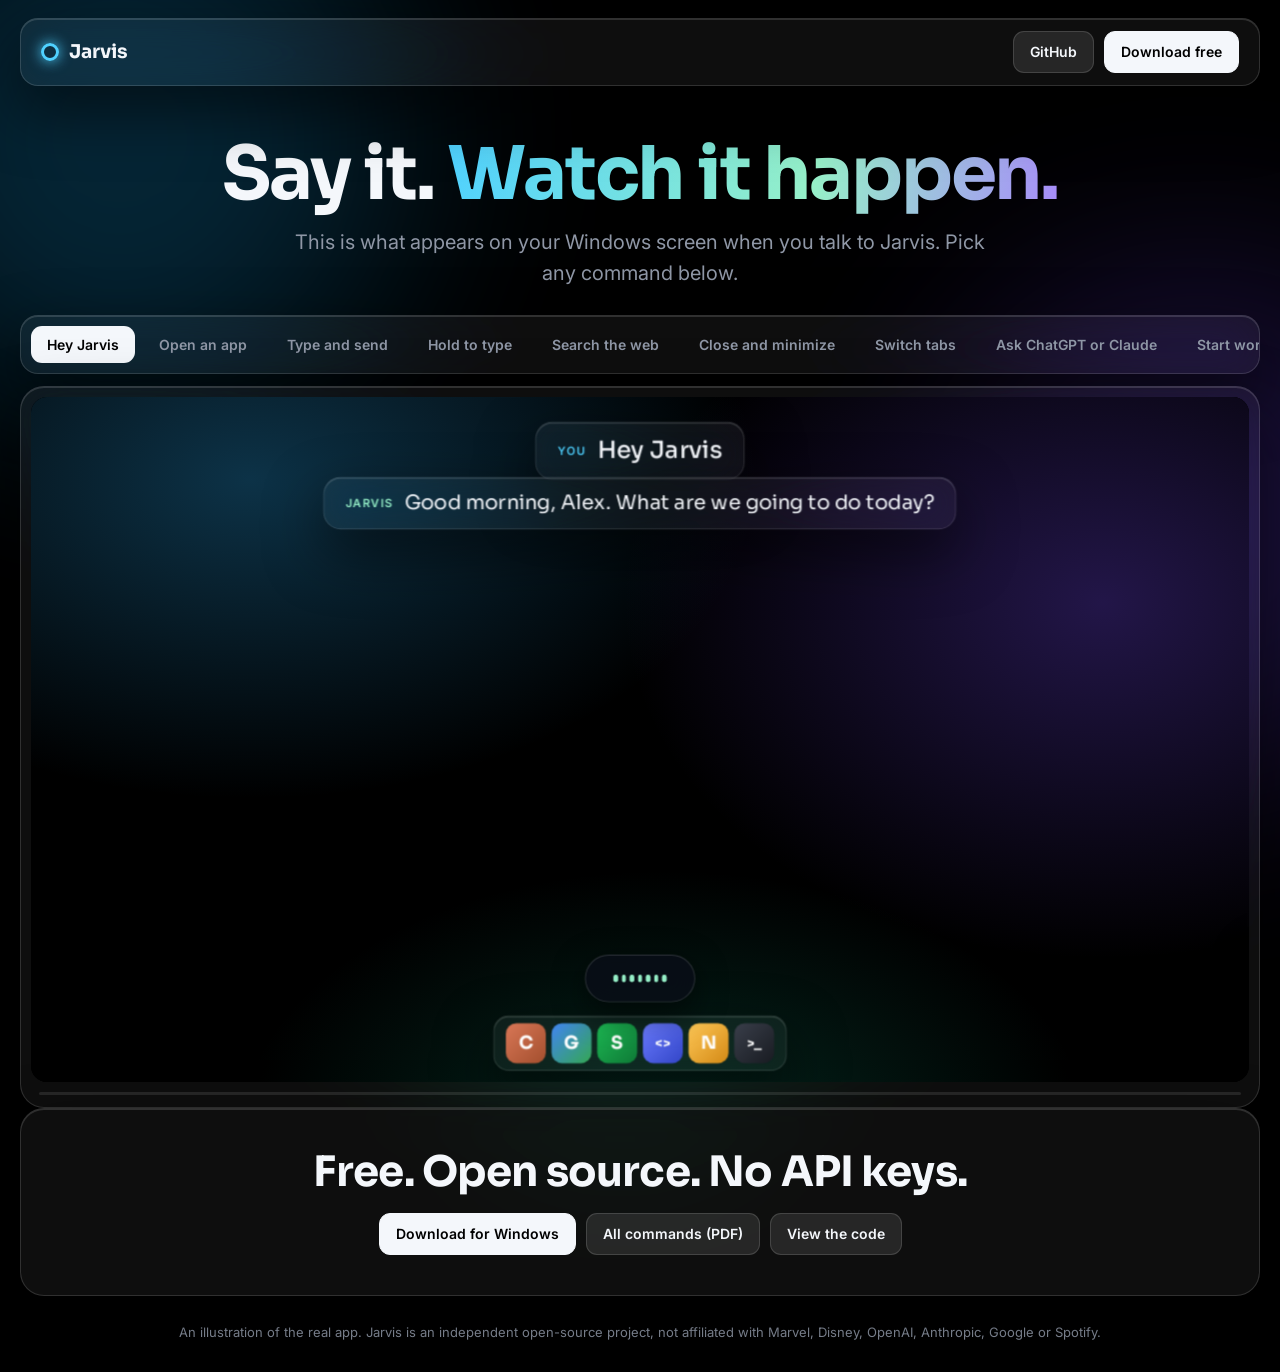
==== docs/demo.html @ 810fb56a "Rebuild the website with a download page and move details to the command sheet Co-Authored-By: Claud" ====
<!doctype html>
<html lang="en">
<head>
<meta charset="utf-8">
<meta name="viewport" content="width=device-width, initial-scale=1">
<title>How Jarvis works: a voice assistant for Windows</title>
<meta name="description" content="See what happens on your screen when you talk to Jarvis, the free open-source voice assistant for Windows.">
<meta property="og:title" content="See Jarvis in action">
<meta property="og:description" content="Say it. Watch it happen. A free, open-source voice assistant for Windows.">
<meta property="og:type" content="website">
<link rel="preconnect" href="https://fonts.googleapis.com">
<link rel="preconnect" href="https://fonts.gstatic.com" crossorigin>
<link href="https://fonts.googleapis.com/css2?family=Sora:wght@300;400;600;700&family=Inter:wght@400;500;600&display=swap" rel="stylesheet">
<style>
:root{--cyan:#4fd1ff;--amber:#ffc857;--mint:#96f0c8;--violet:#a78bfa;--text:#f4f7fb;--muted:#8f97a6;--glass:rgba(255,255,255,.055);--glass-2:rgba(255,255,255,.1);--edge:rgba(255,255,255,.14)}
*{box-sizing:border-box}
html{background:#000}
body{margin:0;background:#000;color:var(--text);font:400 16px/1.55 Inter,system-ui,sans-serif;overflow-x:hidden}
a{color:inherit;text-decoration:none}
.orb{position:fixed;border-radius:50%;filter:blur(110px);opacity:.34;pointer-events:none;z-index:0;animation:drift 22s ease-in-out infinite alternate}
.orb.a{width:560px;height:560px;background:#0f6d9c;left:-160px;top:-140px}
.orb.b{width:520px;height:520px;background:#4b2ea8;right:-180px;top:30vh;animation-delay:-8s}
.orb.c{width:420px;height:420px;background:#0d7a5f;left:32vw;bottom:-200px;animation-delay:-14s}
@keyframes drift{to{transform:translate(70px,50px) scale(1.14)}}
.page{position:relative;z-index:1;width:min(1240px,100% - 32px);margin-inline:auto}
.glass{background:var(--glass);border:1px solid var(--edge);backdrop-filter:blur(22px) saturate(1.4);-webkit-backdrop-filter:blur(22px) saturate(1.4);box-shadow:inset 0 1px 0 rgba(255,255,255,.14),0 24px 60px rgba(0,0,0,.55)}
nav{display:flex;justify-content:space-between;align-items:center;margin-top:18px;padding:12px 20px;border-radius:18px}
.brand{display:flex;gap:10px;align-items:center;font:700 19px Sora,sans-serif}
.dot{width:18px;height:18px;border-radius:50%;border:3.5px solid var(--cyan);box-shadow:0 0 14px var(--cyan)}
nav div.r{display:flex;gap:10px;align-items:center}
.btn{display:inline-block;padding:9px 16px;border-radius:11px;font-weight:600;font-size:14px;border:1px solid var(--edge);background:var(--glass-2)}
.btn:hover{border-color:var(--cyan)}
.btn.solid{background:var(--text);color:#000;border-color:var(--text)}
.btn.solid:hover{background:var(--cyan);border-color:var(--cyan)}
header.top{text-align:center;padding:50px 0 26px}
h1{font:700 clamp(38px,6.4vw,74px)/1.04 Sora,sans-serif;letter-spacing:-.03em;margin:0}
h1 span{background:linear-gradient(100deg,var(--cyan),var(--mint) 60%,var(--violet));-webkit-background-clip:text;background-clip:text;color:transparent}
header.top p{color:var(--muted);font-size:clamp(16px,2vw,20px);margin:14px auto 0;max-width:36em}

.rail{display:flex;gap:8px;overflow-x:auto;padding:10px;border-radius:18px;margin-bottom:12px;scrollbar-width:none}
.rail::-webkit-scrollbar{display:none}
.chip{flex:none;font:600 14px Inter,sans-serif;color:var(--muted);padding:9px 15px;border-radius:11px;border:1px solid transparent;background:none;cursor:pointer;white-space:nowrap}
.chip:hover{color:var(--text)}
.chip.on{color:#000;background:var(--text)}

.frame{border-radius:24px;padding:10px;position:relative}
.viewport{position:relative;width:100%;aspect-ratio:16/9;overflow:hidden;border-radius:16px;background:#000}
#stage{position:absolute;left:0;top:0;width:1280px;height:720px;transform-origin:0 0;overflow:hidden;background:radial-gradient(760px 480px at 18% 12%,rgba(30,120,170,.42),transparent 70%),radial-gradient(700px 520px at 88% 30%,rgba(95,60,200,.36),transparent 72%),radial-gradient(640px 400px at 52% 108%,rgba(20,140,110,.3),transparent 70%),#000}
.caps{display:none;padding:10px 8px 2px;min-height:78px}
.caps p{margin:0 0 4px;font:500 17px/1.3 Sora,sans-serif;opacity:0;transition:opacity .2s}
.caps p.on{opacity:1}
.caps small{display:inline-block;width:56px;font:600 11px Inter,sans-serif;letter-spacing:.08em;text-transform:uppercase}
.caps .y small{color:var(--cyan)}.caps .j small{color:var(--mint)}
.progress{height:3px;border-radius:3px;background:rgba(255,255,255,.1);margin:10px 8px 2px;overflow:hidden}
.progress i{display:block;height:100%;width:0;background:linear-gradient(90deg,var(--cyan),var(--mint))}

.taskbar{position:absolute;left:50%;bottom:12px;transform:translateX(-50%);display:flex;gap:6px;padding:7px 12px;border-radius:16px;z-index:40;height:58px;align-items:center}
.ico{position:relative;width:42px;height:42px;border-radius:11px;display:grid;place-items:center;font:700 19px Sora,sans-serif;color:#fff;transition:transform .25s,box-shadow .25s}
.ico::after{content:"";position:absolute;bottom:-5px;left:50%;width:0;height:3px;border-radius:3px;background:#fff;transform:translateX(-50%);transition:width .25s,background .25s}
.ico.run::after{width:7px;background:rgba(255,255,255,.55)}
.ico.act::after{width:18px;background:var(--cyan)}
.ico.bump{animation:bump .55s}
@keyframes bump{40%{transform:translateY(-11px) scale(1.12)}}

#pill{position:absolute;left:50%;bottom:84px;width:116px;height:50px;margin-left:-58px;border-radius:99px;z-index:60;background:rgba(9,14,24,.82);border:1px solid rgba(255,255,255,.16);backdrop-filter:blur(14px);box-shadow:0 10px 34px rgba(0,0,0,.6);display:grid;place-items:center;transition:opacity .25s,transform .25s;opacity:0;transform:translateY(10px) scale(.92)}
#pill.show{opacity:1;transform:none}
#pill>div{grid-area:1/1;display:flex;gap:6px;align-items:center;opacity:0;transition:opacity .15s}
#pill.quiet .bars,#pill.voice .bars,#pill.working .arc,#pill.speaking .wave{opacity:1}
.bars i{display:block;width:6px;height:6px;border-radius:6px;background:var(--cyan);transition:height .12s}
#pill.quiet .bars i{animation:breathe 1.5s ease-in-out infinite}
#pill.voice .bars i{animation:talk .42s ease-in-out infinite alternate}
.bars i:nth-child(2){animation-delay:.09s!important}.bars i:nth-child(3){animation-delay:.2s!important}.bars i:nth-child(4){animation-delay:.05s!important}.bars i:nth-child(5){animation-delay:.15s!important}
@keyframes breathe{50%{transform:scale(1.35);opacity:.7}}
@keyframes talk{from{height:8px}to{height:32px}}
.arc i{display:block;width:26px;height:26px;border-radius:50%;border:4px solid rgba(255,200,87,.2);border-top-color:var(--amber);border-right-color:var(--amber);animation:spin .75s linear infinite}
@keyframes spin{to{transform:rotate(360deg)}}
.wave{gap:4px!important}.wave i{display:block;width:4.5px;border-radius:5px;background:var(--mint);height:8px;animation:flow .7s ease-in-out infinite alternate}
.wave i:nth-child(1),.wave i:nth-child(7){animation-delay:.42s;--h:12px}.wave i:nth-child(2),.wave i:nth-child(6){animation-delay:.28s;--h:20px}.wave i:nth-child(3),.wave i:nth-child(5){animation-delay:.14s;--h:28px}.wave i:nth-child(4){--h:36px}
@keyframes flow{to{height:var(--h,20px)}}

.say{position:absolute;left:50%;z-index:70;display:flex;gap:12px;align-items:center;padding:13px 22px;border-radius:18px;max-width:880px;font:500 25px/1.3 Sora,sans-serif;opacity:0;transform:translate(-50%,-12px) scale(.97);transition:opacity .25s,transform .25s;white-space:nowrap}
.say.on{opacity:1;transform:translate(-50%,0)}
.say small{font:600 12px Inter,sans-serif;letter-spacing:.09em;text-transform:uppercase}
#you{top:26px}#you small{color:var(--cyan)}
#reply{top:84px;font-size:21px;font-weight:400}#reply small{color:var(--mint)}
.w{opacity:.2;transition:opacity .14s}.w.lit{opacity:1}

#key{position:absolute;left:44px;bottom:90px;z-index:65;padding:12px 18px;border-radius:13px;font:600 18px Sora,sans-serif;opacity:0;transform:translateY(12px);transition:opacity .25s,transform .13s,box-shadow .13s}
#key.show{opacity:1;transform:none}
#key.down{transform:translateY(6px);box-shadow:0 0 34px rgba(79,209,255,.7),inset 0 0 0 1.5px var(--cyan)}

.win{position:absolute;border-radius:16px;overflow:hidden;background:rgba(18,20,27,.68);border:1px solid var(--edge);backdrop-filter:blur(26px) saturate(1.5);box-shadow:inset 0 1px 0 rgba(255,255,255,.14),0 30px 70px rgba(0,0,0,.65);transition:transform .42s cubic-bezier(.2,.9,.25,1.05),opacity .32s,box-shadow .3s;display:flex;flex-direction:column}
.win.off{opacity:0;transform:translate(var(--tx),var(--ty)) scale(.08)}
.win.gone{opacity:0;transform:scale(.9)}
.win.front{box-shadow:inset 0 1px 0 rgba(255,255,255,.16),0 34px 90px rgba(0,0,0,.75),0 0 0 1px rgba(79,209,255,.34)}
.bar{display:flex;align-items:center;gap:9px;height:38px;padding:0 13px;flex:none;font:600 13.5px Inter,sans-serif;border-bottom:1px solid rgba(255,255,255,.08)}
.bar b{width:17px;height:17px;border-radius:5px;display:grid;place-items:center;font:700 10.5px Sora,sans-serif}
.ctl{margin-left:auto;display:flex;gap:15px;color:var(--muted);font-size:13px}
.body{flex:1;min-height:0;display:flex;flex-direction:column}

.chat{flex:1;padding:18px 26px;display:flex;flex-direction:column;justify-content:flex-end;gap:12px;min-height:0;overflow:hidden}
.msg{max-width:80%;padding:11px 15px;border-radius:14px;font-size:15.5px;animation:pop .3s}
.msg.u{align-self:flex-end;background:rgba(79,209,255,.18);border:1px solid rgba(79,209,255,.3)}
.msg.a{align-self:flex-start;background:rgba(255,255,255,.07);border:1px solid rgba(255,255,255,.09)}
@keyframes pop{from{opacity:0;transform:translateY(9px)}}
.box{margin:0 20px 18px;padding:13px 16px;border-radius:14px;background:rgba(255,255,255,.07);border:1px solid var(--edge);font-size:15.5px;min-height:49px;display:flex;align-items:center;flex:none}
.caret{display:inline-block;width:2px;height:19px;background:var(--cyan);margin-left:2px;animation:blink 1s steps(2) infinite}
@keyframes blink{50%{opacity:0}}
.ph{color:var(--muted)}
.tabs{display:flex;gap:4px;padding:7px 9px 0;flex:none}
.tab{padding:7px 15px;border-radius:9px 9px 0 0;font-size:13px;color:var(--muted);transition:background .25s,color .25s,opacity .3s,transform .3s}
.tab.on{background:rgba(255,255,255,.11);color:var(--text)}
.tab.flash{box-shadow:inset 0 0 0 1.5px var(--cyan);color:var(--text)}
.tab.bye{opacity:0;transform:scale(.8)}
.url{margin:8px 12px;padding:8px 14px;border-radius:9px;background:rgba(255,255,255,.07);font-size:14px;min-height:36px;flex:none}
.page-v{flex:1;padding:12px 24px;overflow:hidden}
.res{padding:9px 0;border-bottom:1px solid rgba(255,255,255,.07);animation:pop .35s both}
.res b{display:block;color:#8fd8ff;font-weight:500;font-size:16.5px}.res span{color:var(--muted);font-size:13.5px}
.code{flex:1;padding:16px 20px;font:13.5px/2 ui-monospace,Consolas,monospace;color:#b8c1d1}
.code i{font-style:normal;color:var(--violet)}.code u{text-decoration:none;color:var(--mint)}
.music{flex:1;display:grid;place-items:center;text-align:center;color:var(--muted);font-size:14px}
.music b{display:block;width:96px;height:96px;margin:0 auto 12px;border-radius:14px;background:linear-gradient(135deg,#1db954,#0a4a26)}

.toast{position:absolute;right:18px;bottom:88px;width:310px;padding:14px 17px;border-radius:15px;z-index:66;transform:translateX(350px);transition:transform .45s cubic-bezier(.2,.9,.25,1.1)}
.toast.on{transform:none}
.toast b{display:block;font-size:13px;color:var(--amber);margin-bottom:3px}
.clock{position:absolute;top:150px;left:50%;transform:translateX(-50%);font:300 66px Sora,sans-serif;opacity:0;transition:opacity .3s;z-index:30;text-shadow:0 0 34px rgba(79,209,255,.5)}
.clock.on{opacity:1}

.cta{text-align:center;padding:40px 22px;border-radius:24px;margin-bottom:26px}
.cta h2{font:700 clamp(26px,4vw,42px)/1.1 Sora,sans-serif;margin:0 0 18px;letter-spacing:-.02em}
.cta div{display:flex;gap:10px;justify-content:center;flex-wrap:wrap}
footer{color:var(--muted);font-size:13px;text-align:center;padding:0 0 30px}
@media(max-width:760px){.caps{display:block}#you,#reply{display:none}header.top{padding:34px 0 18px}nav .hide{display:none}}
@media(prefers-reduced-motion:reduce){.orb,.bars i,.wave i,.arc i{animation:none!important}.win,.say,#pill,.toast{transition:none}}
body.embed .orb,body.embed nav,body.embed header.top,body.embed .cta,body.embed footer{display:none}
body.embed .page{width:100%}
body.embed .frame{background:none;border:0;box-shadow:none;backdrop-filter:none;-webkit-backdrop-filter:none;padding:0}
body.embed .rail{margin-top:0}
body.embed,html:has(body.embed){background:transparent}
</style>
</head>
<body>
<div class="orb a"></div><div class="orb b"></div><div class="orb c"></div>
<div class="page">
  <nav class="glass">
    <a class="brand" href="#"><span class="dot"></span>Jarvis</a>
    <div class="r">
      <a class="btn hide" href="https://github.com/gokuldas439/voice-jarvis">GitHub</a>
      <a class="btn solid" href="https://github.com/gokuldas439/voice-jarvis/releases/latest/download/Jarvis-Setup.exe">Download free</a>
    </div>
  </nav>
  <header class="top">
    <h1>Say it. <span>Watch it happen.</span></h1>
    <p>This is what appears on your Windows screen when you talk to Jarvis. Pick any command below.</p>
  </header>

  <div class="rail glass" id="rail" role="tablist" aria-label="Choose a command to watch"></div>
  <div class="frame glass">
    <div class="viewport" id="viewport">
      <div id="stage" aria-hidden="true">
        <div class="clock" id="clock"></div>
        <div id="wins"></div>
        <div class="say glass" id="you"><small>You</small><span id="youT"></span></div>
        <div class="say glass" id="reply"><small>Jarvis</small><span id="replyT"></span></div>
        <div class="glass" id="key">Right Ctrl</div>
        <div class="toast glass" id="toast"><b>Reminder</b><span id="toastT"></span></div>
        <div id="pill"><div class="bars"><i></i><i></i><i></i><i></i><i></i></div><div class="arc"><i></i></div><div class="wave"><i></i><i></i><i></i><i></i><i></i><i></i><i></i></div></div>
        <div class="taskbar glass" id="taskbar"></div>
      </div>
    </div>
    <div class="caps" aria-live="polite"><p class="y" id="capY"><small>You</small><span></span></p><p class="j" id="capJ"><small>Jarvis</small><span></span></p></div>
    <div class="progress"><i id="prog"></i></div>
  </div>

  <section class="cta glass">
    <h2>Free. Open source. No API keys.</h2>
    <div>
      <a class="btn solid" href="https://github.com/gokuldas439/voice-jarvis/releases/latest/download/Jarvis-Setup.exe">Download for Windows</a>
      <a class="btn" href="https://github.com/gokuldas439/voice-jarvis/blob/main/docs/Jarvis-Commands.pdf">All commands (PDF)</a>
      <a class="btn" href="https://github.com/gokuldas439/voice-jarvis">View the code</a>
    </div>
  </section>
  <footer>An illustration of the real app. Jarvis is an independent open-source project, not affiliated with Marvel, Disney, OpenAI, Anthropic, Google or Spotify.</footer>
</div>

<script>
if (location.search.includes('embed')) {
  document.body.classList.add('embed');
  const tell = () => parent.postMessage({ demoHeight: document.documentElement.scrollHeight }, '*');
  new ResizeObserver(tell).observe(document.body); addEventListener('load', tell);
}
const $ = s => document.querySelector(s);
const STOP = Symbol('stop');
let token = 0;
const sleep = ms => { const t = token; return new Promise((ok, no) => setTimeout(() => t === token ? ok() : no(STOP), ms)); };
const APPS = {
  claude:  {l:'C', c:'linear-gradient(135deg,#d97757,#a4502f)', n:'Claude'},
  chrome:  {l:'G', c:'linear-gradient(135deg,#4285f4,#34a853)', n:'Chrome'},
  spotify: {l:'S', c:'linear-gradient(135deg,#1db954,#0f7a37)', n:'Spotify'},
  code:    {l:'<>', c:'linear-gradient(135deg,#6b7cff,#3346c8)', n:'Code editor'},
  notes:   {l:'N', c:'linear-gradient(135deg,#ffc857,#d48a16)', n:'Notes'},
  term:    {l:'>_', c:'linear-gradient(135deg,#3a3f4b,#191c22)', n:'Terminal'},
};
const open = {};
const bar = $('#taskbar');
Object.entries(APPS).forEach(([id, a]) => { const d = document.createElement('div'); d.className = 'ico'; d.id = 'i-' + id; d.textContent = a.l; d.style.background = a.c; d.style.fontSize = a.l.length > 1 ? '14px' : ''; bar.append(d); });

function setPill(state) { const p = $('#pill'); p.className = state ? 'show ' + state : ''; }
function hideSay() { $('#you').classList.remove('on'); $('#reply').classList.remove('on'); }
async function you(text) {
  $('#reply').classList.remove('on');
  const span = $('#youT'); span.innerHTML = text.split(' ').map(w => `<span class="w">${w}</span>`).join(' ');
  $('#you').classList.add('on'); setPill('voice');
  await sleep(180);
  for (const w of span.children) { w.classList.add('lit'); await sleep(Math.max(150, w.textContent.length * 48)); }
  await sleep(260);
}
async function think(ms = 520) { setPill('working'); await sleep(ms); }
async function jarvis(text, hold) {
  $('#replyT').textContent = text; $('#reply').classList.add('on'); setPill('speaking');
  await sleep(hold || Math.max(1100, text.length * 58));
  setPill('quiet');
}
function iconPoint(id) { const i = $('#i-' + id); return { x: i.offsetLeft + bar.offsetLeft - bar.offsetWidth / 2 + 21, y: 720 - 40 }; }
function focusWin(id) { Object.keys(open).forEach(k => { open[k].el.classList.toggle('front', k === id); $('#i-' + k).classList.toggle('act', k === id); open[k].el.style.zIndex = k === id ? 20 : 10; }); }
function makeWin(id, x, y, w, h, body, instant, title) {
  const a = APPS[id], el = document.createElement('div');
  el.className = 'win'; el.style.cssText = `left:${x}px;top:${y}px;width:${w}px;height:${h}px;z-index:20`;
  const p = iconPoint(id); el.style.setProperty('--tx', (p.x - x - w / 2) + 'px'); el.style.setProperty('--ty', (p.y - y - h / 2) + 'px');
  el.innerHTML = `<div class="bar"><b style="background:${a.c}">${a.l.length > 1 ? '' : a.l}</b>${title || a.n}<span class="ctl"><span>&#8211;</span><span>&#9633;</span><span>&#10005;</span></span></div><div class="body">${body}</div>`;
  if (!instant) el.classList.add('off');
  $('#wins').append(el); open[id] = { el, id };
  $('#i-' + id).classList.add('run');
  return el;
}
async function openWin(id, x, y, w, h, body, title) {
  const ic = $('#i-' + id); ic.classList.remove('bump'); void ic.offsetWidth; ic.classList.add('bump');
  await sleep(240);
  const el = makeWin(id, x, y, w, h, body, false, title);
  void el.offsetWidth; el.classList.remove('off'); focusWin(id);
  await sleep(480); return el;
}
function instant(id, x, y, w, h, body, title) { const el = makeWin(id, x, y, w, h, body, true, title); focusWin(id); return el; }
async function closeWin(id) { const o = open[id]; if (!o) return; o.el.classList.add('gone'); $('#i-' + id).classList.remove('run', 'act'); await sleep(340); o.el.remove(); delete open[id]; }
async function minWin(id) { const o = open[id]; o.el.classList.add('off'); $('#i-' + id).classList.remove('act'); await sleep(450); }
async function typeInto(el, text, speed = 30) {
  el.innerHTML = '<span></span><i class="caret"></i>'; const s = el.firstChild;
  for (const ch of text) { s.textContent += ch; await sleep(speed); }
}
const chatHTML = `<div class="chat"></div><div class="box"><span class="ph">Reply to Claude...</span></div>`;
const browserHTML = (tabs, on) => `<div class="tabs">${tabs.map((t, i) => `<div class="tab${i === on ? ' on' : ''}" data-t="${t}">${t}</div>`).join('')}</div><div class="url">google.com</div><div class="page-v"></div>`;
const codeHTML = name => `<div class="code"><i>import</i> { login } <i>from</i> <u>'./${name}/auth'</u><br><br><i>export async function</i> start() {<br>&nbsp;&nbsp;<i>await</i> login()<br>}</div>`;
function addMsg(win, cls, text) { const m = document.createElement('div'); m.className = 'msg ' + cls; m.textContent = text; win.querySelector('.chat').append(m); return m; }

const scenes = [
  {id:'wake', label:'Hey Jarvis', run: async () => {
    await sleep(500);
    await you('Hey Jarvis');
    await sleep(160); await jarvis('Good morning, Alex. What are we going to do today?');
    await sleep(1400);
  }},
  {id:'open', label:'Open an app', run: async () => {
    setPill('quiet'); await sleep(450);
    await you('Open Claude'); await think();
    $('#replyT').textContent = 'Opening Claude.'; $('#reply').classList.add('on'); setPill('speaking');
    const w = await openWin('claude', 250, 142, 780, 436, chatHTML);
    addMsg(w, 'a', 'Hi! How can I help you today?');
    await sleep(1000); setPill('quiet'); await sleep(900);
  }},
  {id:'type', label:'Type and send', run: async () => {
    const w = instant('claude', 250, 142, 780, 436, chatHTML); addMsg(w, 'a', 'Hi! How can I help you today?');
    setPill('quiet'); await sleep(500);
    await you('Type'); await jarvis('Go ahead.', 650);
    await you('Fix the login page and add tests');
    setPill('working'); hideSay();
    const box = w.querySelector('.box'); await typeInto(box, 'Fix the login page and add tests.');
    setPill('quiet'); await sleep(750);
    await you('Send it'); await think(300);
    const text = box.querySelector('span').textContent; box.innerHTML = '<span class="ph">Reply to Claude...</span>';
    addMsg(w, 'u', text); $('#replyT').textContent = 'Sent.'; $('#reply').classList.add('on'); setPill('speaking');
    await sleep(900); setPill('quiet');
    addMsg(w, 'a', "On it. I'll start with the login form validation."); await sleep(1500);
  }},
  {id:'hold', label:'Hold to type', run: async () => {
    const w = instant('notes', 300, 142, 680, 420, `<div class="box" style="margin:18px;align-items:flex-start;flex:1"><span class="ph">Meeting notes</span></div>`);
    await sleep(500); $('#key').classList.add('show'); await sleep(420); $('#key').classList.add('down');
    await you('Remind the team the launch moves to Friday'); await sleep(200);
    $('#key').classList.remove('down'); setPill('working'); hideSay();
    await typeInto(w.querySelector('.box'), 'Remind the team the launch moves to Friday.', 26);
    setPill(''); await sleep(1500);
  }},
  {id:'search', label:'Search the web', run: async () => {
    setPill('quiet'); await sleep(450);
    await you('Search for best laptops under 60000'); await think();
    $('#replyT').textContent = 'Searching now.'; $('#reply').classList.add('on'); setPill('speaking');
    const w = await openWin('chrome', 210, 142, 860, 436, browserHTML(['best laptops under 60000'], 0));
    await typeInto(w.querySelector('.url'), 'google.com/search?q=best+laptops+under+60000', 13);
    const page = w.querySelector('.page-v'); setPill('quiet');
    for (const [t, s] of [['Best laptops under 60,000 this year','reviews, prices and comparisons'],['Top picks for students and work','updated buying guide'],['Compare laptops by battery and weight','side-by-side specs']]) {
      page.insertAdjacentHTML('beforeend', `<div class="res"><b>${t}</b><span>${s}</span></div>`); await sleep(260);
    }
    await sleep(1700);
  }},
  {id:'close', label:'Close and minimize', run: async () => {
    instant('spotify', 150, 146, 450, 400, `<div class="music"><div><b></b>Now playing</div></div>`);
    const w = instant('claude', 620, 142, 540, 436, chatHTML); addMsg(w, 'a', 'Anything else?');
    setPill('quiet'); await sleep(550);
    await you('Minimize Claude'); await think(300); $('#replyT').textContent = 'Done.'; $('#reply').classList.add('on'); setPill('speaking');
    await minWin('claude'); focusWin('spotify'); await sleep(650); setPill('quiet'); await sleep(350);
    await you('Close Spotify'); await think(300); $('#replyT').textContent = 'Closing Spotify.'; $('#reply').classList.add('on'); setPill('speaking');
    await closeWin('spotify'); await sleep(900); setPill('quiet'); await sleep(350);
    await you('Open Claude'); await think(280);
    const o = open.claude; o.el.classList.remove('off'); focusWin('claude'); $('#replyT').textContent = 'Right away.'; $('#reply').classList.add('on'); setPill('speaking');
    await sleep(1400); setPill('quiet'); await sleep(500);
  }},
  {id:'tab', label:'Switch tabs', run: async () => {
    const w = instant('chrome', 210, 142, 860, 436, browserHTML(['Docs','Pull requests','Gmail','News'], 0));
    w.querySelector('.url').textContent = 'docs.example.com';
    w.querySelector('.page-v').innerHTML = `<div class="res"><b>Project documentation</b><span>Getting started</span></div>`;
    setPill('quiet'); await sleep(550);
    await you('Go to the Gmail tab'); await think(300);
    const tabs = [...w.querySelectorAll('.tab')], g = tabs[2];
    g.classList.add('flash'); await sleep(420);
    tabs.forEach(t => t.classList.remove('on')); g.classList.remove('flash'); g.classList.add('on');
    w.querySelector('.url').textContent = 'mail.google.com';
    w.querySelector('.page-v').innerHTML = `<div class="res"><b>Your invoice is ready</b><span>Billing</span></div><div class="res"><b>Team lunch on Friday?</b><span>Priya</span></div>`;
    setPill('quiet'); await sleep(900);
    await you('Close the News tab'); await think(280);
    tabs[3].classList.add('flash'); await sleep(300); tabs[3].classList.add('bye'); setPill('quiet'); await sleep(1400);
  }},
  {id:'ask', label:'Ask ChatGPT or Claude', run: async () => {
    const w = instant('claude', 250, 142, 780, 436, chatHTML); setPill('quiet'); await sleep(450);
    await you('Ask Claude what is an SIP'); await think(280);
    $('#replyT').textContent = 'Asking Claude.'; $('#reply').classList.add('on'); setPill('speaking');
    const box = w.querySelector('.box'); await typeInto(box, 'What is an SIP?', 28); await sleep(260);
    addMsg(w, 'u', 'What is an SIP?'); box.innerHTML = '<span class="ph">Reply to Claude...</span>'; setPill('working'); $('#reply').classList.remove('on'); await sleep(600);
    const m = addMsg(w, 'a', ''); const answer = 'An SIP lets you invest a fixed amount every month. It smooths out market ups and downs over time.';
    for (const ch of answer) { m.textContent += ch; await sleep(14); if (m.textContent === 'An SIP lets you invest a fixed amount every month.') { $('#replyT').textContent = 'An SIP lets you invest a fixed amount every month.'; $('#reply').classList.add('on'); setPill('speaking'); } }
    await sleep(1400); $('#replyT').textContent = 'It smooths out market ups and downs over time.'; await sleep(2000); setPill('quiet'); await sleep(400);
  }},
  {id:'work', label:'Start work', run: async () => {
    setPill('quiet'); await sleep(450);
    await you('Start work'); await think(300);
    $('#replyT').textContent = 'Getting your workspace ready.'; $('#reply').classList.add('on'); setPill('speaking');
    await openWin('code', 70, 176, 520, 390, codeHTML('frontend'), 'frontend');
    await sleep(260); const c = await openWin('term', 690, 176, 520, 190, `<div class="code">&gt; git status<br><u>On main. Nothing to commit.</u></div>`, 'Terminal');
    await sleep(260); await openWin('chrome', 690, 382, 520, 222, browserHTML(['Dashboard'], 0), 'Chrome: Work profile');
    await sleep(1500); setPill('quiet'); await sleep(700);
  }},
  {id:'remind', label:'Reminders', run: async () => {
    setPill('quiet'); await sleep(450);
    await you('Remind me in 20 minutes to call Rahul'); await think(280); await jarvis("I'll remind you at 9:50 AM.", 1500);
    setPill(''); hideSay();
    const clock = $('#clock'); clock.classList.add('on');
    for (let m = 30; m <= 50; m += 2) { clock.textContent = `9:${m} AM`; await sleep(120); }
    $('#toastT').textContent = 'Call Rahul'; $('#toast').classList.add('on');
    await jarvis('Reminder: Call Rahul.', 1900); setPill(''); await sleep(600);
  }},
  {id:'stop', label:'Jarvis stop', run: async () => {
    setPill('quiet'); await sleep(350);
    $('#replyT').textContent = 'Here is a long answer that goes on and on about many different things...'; $('#reply').classList.add('on'); setPill('speaking');
    await sleep(1500); await you('Jarvis stop'); $('#reply').classList.remove('on');
    setPill('working'); await sleep(160); await jarvis('Very well.', 700); hideSay(); setPill(''); await sleep(1500);
  }},
];

function mirror(source, target) {
  const update = () => { target.classList.toggle('on', source.classList.contains('on')); target.lastChild.textContent = source.lastChild.textContent; };
  new MutationObserver(update).observe(source, { attributes: true, childList: true, subtree: true, characterData: true });
}
mirror($('#you'), $('#capY')); mirror($('#reply'), $('#capJ'));
const rail = $('#rail');
scenes.forEach((s, i) => { const b = document.createElement('button'); b.className = 'chip'; b.textContent = s.label; b.onclick = () => play(i); rail.append(b); });

function reset() {
  $('#wins').innerHTML = ''; Object.keys(open).forEach(k => delete open[k]);
  document.querySelectorAll('.ico').forEach(i => i.classList.remove('run', 'act', 'bump'));
  setPill(''); hideSay(); $('#key').className = 'glass'; $('#toast').classList.remove('on'); $('#clock').classList.remove('on');
}
async function play(i) {
  const mine = ++token; reset();
  [...rail.children].forEach((c, n) => c.classList.toggle('on', n === i));
  rail.children[i].scrollIntoView({ block: 'nearest', inline: 'center', behavior: 'smooth' });
  history.replaceState(null, '', '#' + scenes[i].id);
  const prog = $('#prog'); prog.style.transition = 'none'; prog.style.width = ((i + .001) / scenes.length * 100) + '%';
  try {
    await scenes[i].run();
    prog.style.transition = 'width .5s'; prog.style.width = ((i + 1) / scenes.length * 100) + '%';
    await sleep(900);
  } catch (e) { if (e !== STOP) throw e; return; }
  if (mine === token) play((i + 1) % scenes.length);
}
const vp = $('#viewport'), stage = $('#stage');
new ResizeObserver(() => { stage.style.transform = `scale(${vp.clientWidth / 1280})`; }).observe(vp);
const start = scenes.findIndex(s => '#' + s.id === location.hash);
play(start < 0 ? 0 : start);
</script>
</body>
</html>
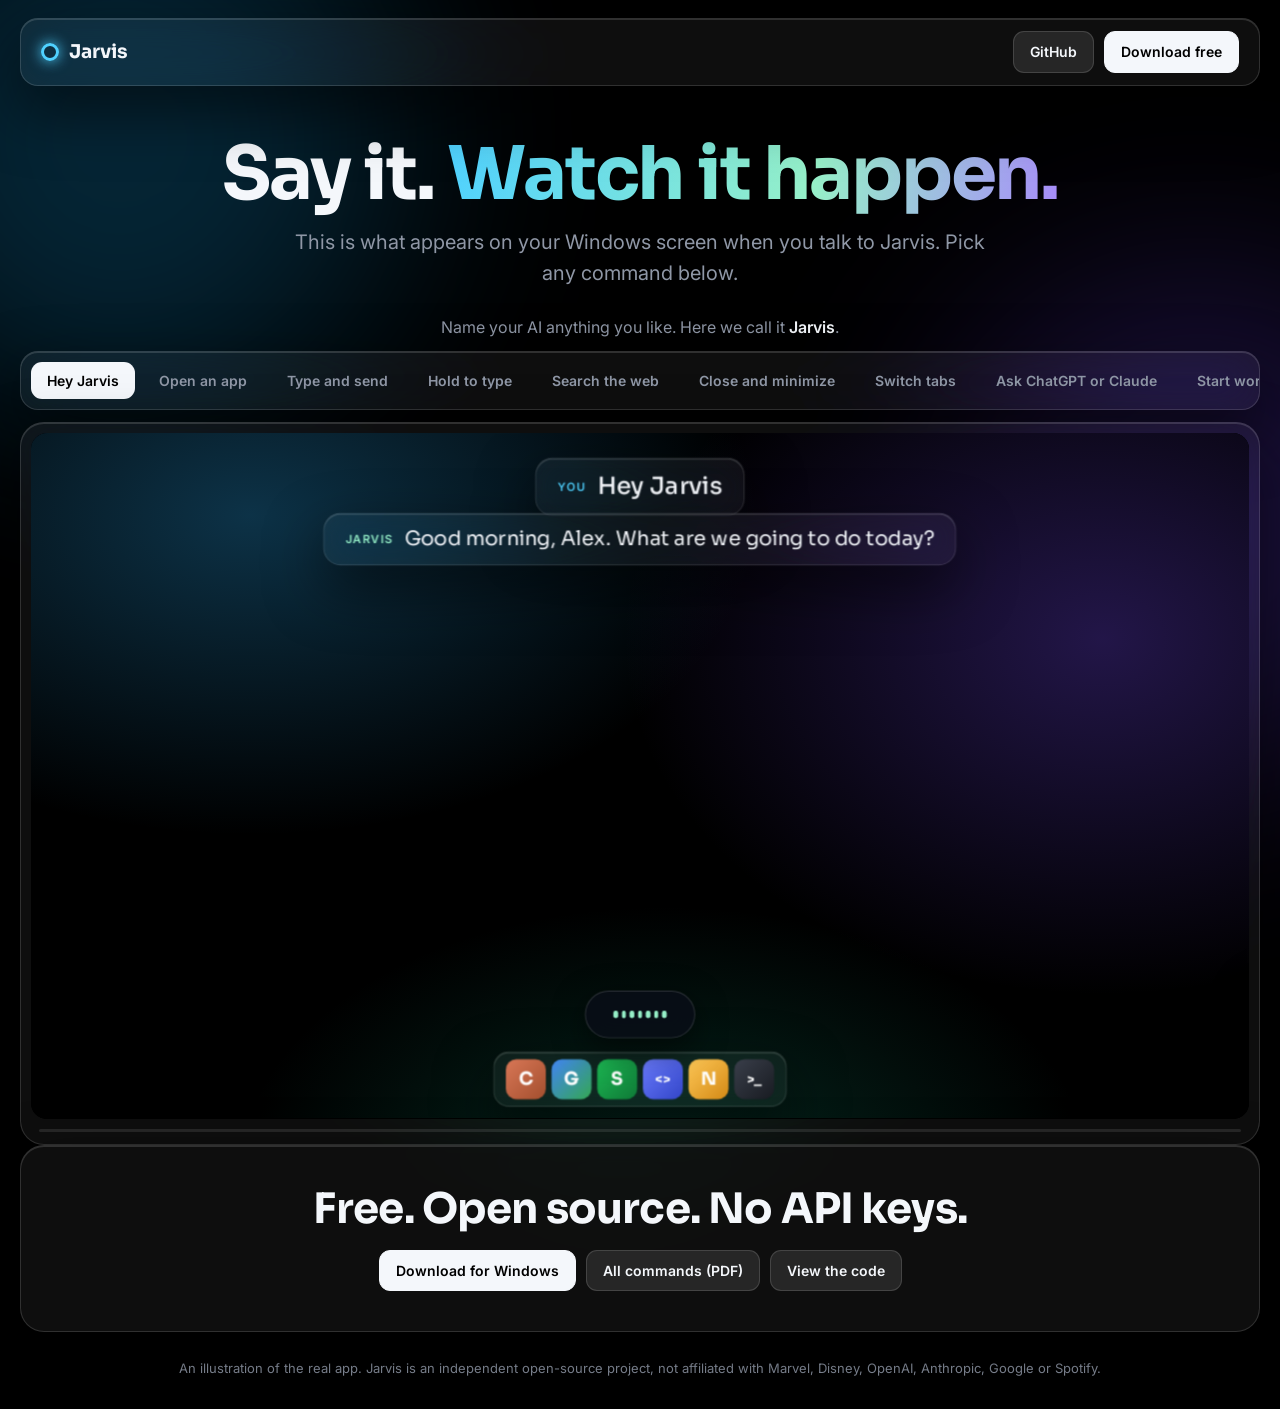
==== commit d9998005: "Let people choose their assistant's name during setup Co-Authored-By: Claude Opus 5.5 <noreply@anthr" ====
--- a/docs/demo.html
+++ b/docs/demo.html
@@ -37,6 +37,8 @@
 h1 span{background:linear-gradient(100deg,var(--cyan),var(--mint) 60%,var(--violet));-webkit-background-clip:text;background-clip:text;color:transparent}
 header.top p{color:var(--muted);font-size:clamp(16px,2vw,20px);margin:14px auto 0;max-width:36em}
 
+.nameit{text-align:center;color:var(--muted);font-size:16px;margin:0 0 12px}
+.nameit b{color:var(--text);font-weight:600}
 .rail{display:flex;gap:8px;overflow-x:auto;padding:10px;border-radius:18px;margin-bottom:12px;scrollbar-width:none}
 .rail::-webkit-scrollbar{display:none}
 .chip{flex:none;font:600 14px Inter,sans-serif;color:var(--muted);padding:9px 15px;border-radius:11px;border:1px solid transparent;background:none;cursor:pointer;white-space:nowrap}
@@ -155,6 +157,7 @@
     <p>This is what appears on your Windows screen when you talk to Jarvis. Pick any command below.</p>
   </header>
 
+  <p class="nameit">Name your AI anything you like. Here we call it <b>Jarvis</b>.</p>
   <div class="rail glass" id="rail" role="tablist" aria-label="Choose a command to watch"></div>
   <div class="frame glass">
     <div class="viewport" id="viewport">
